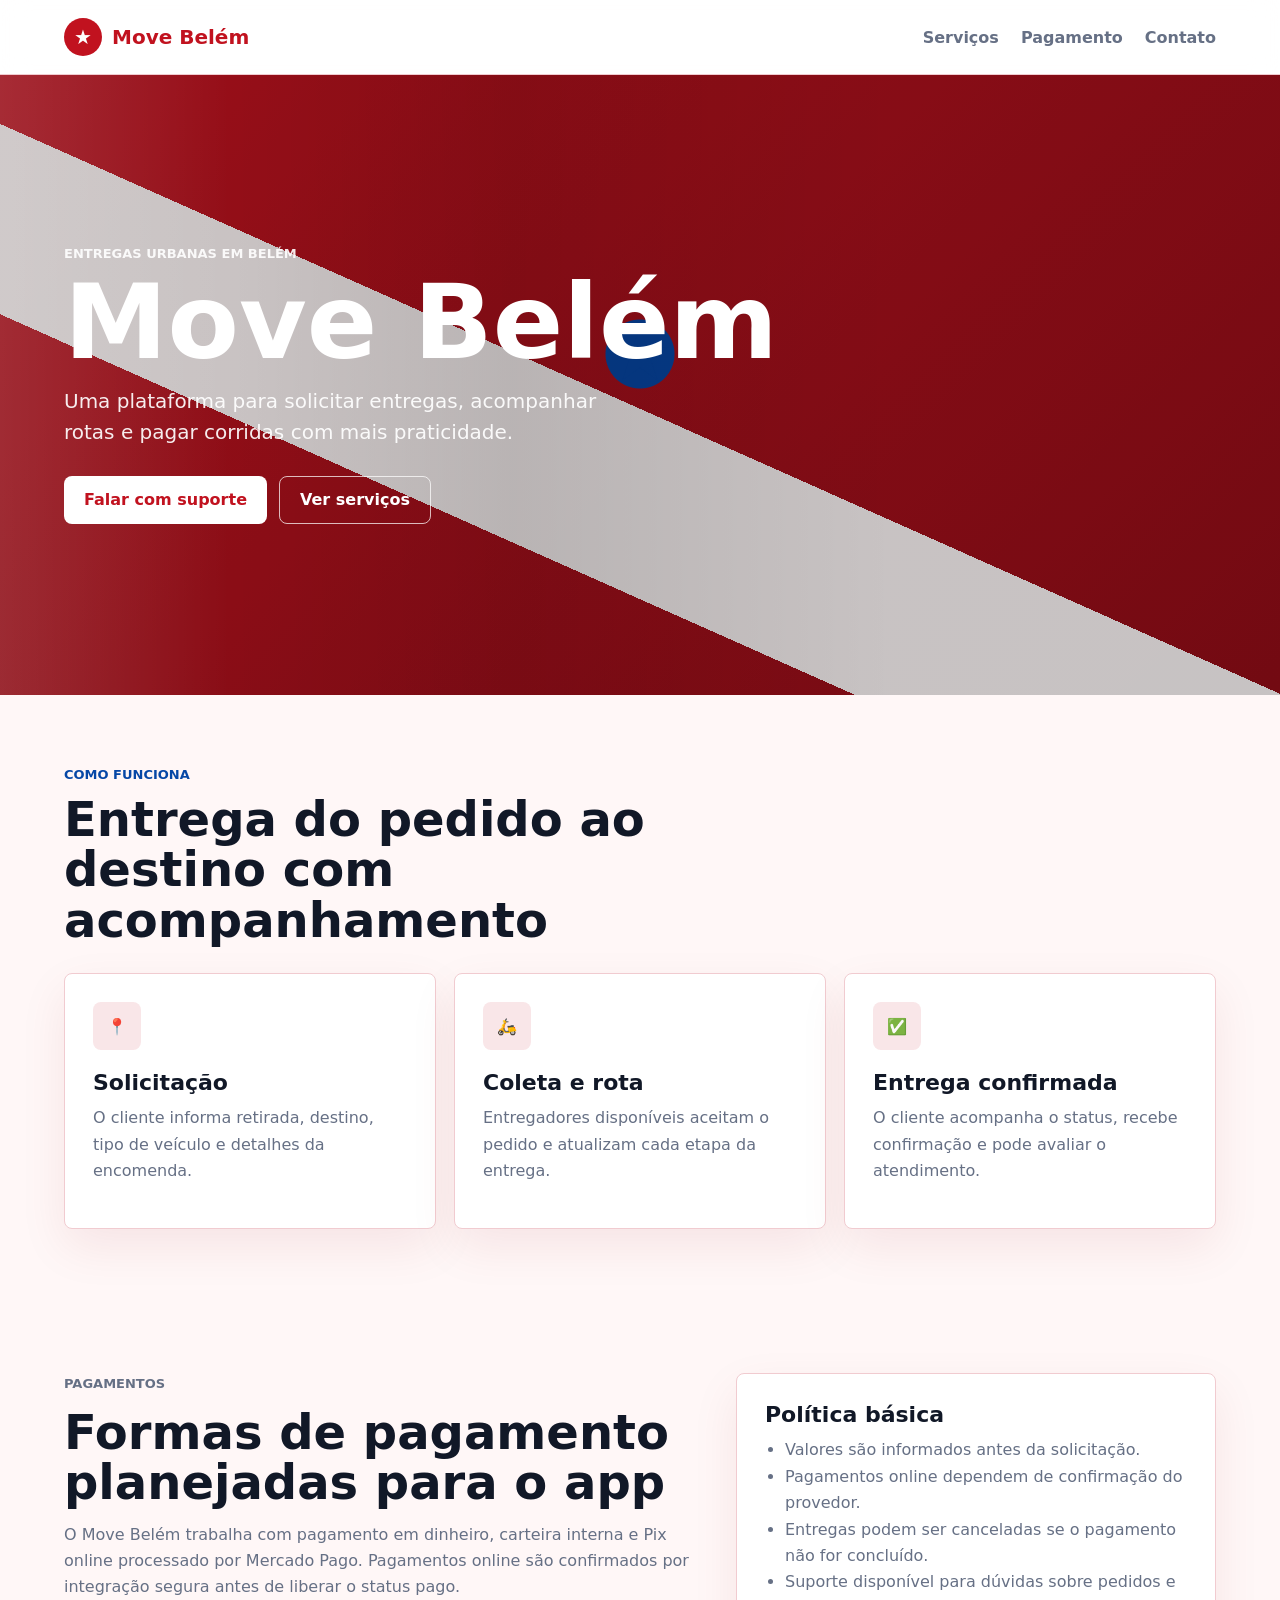
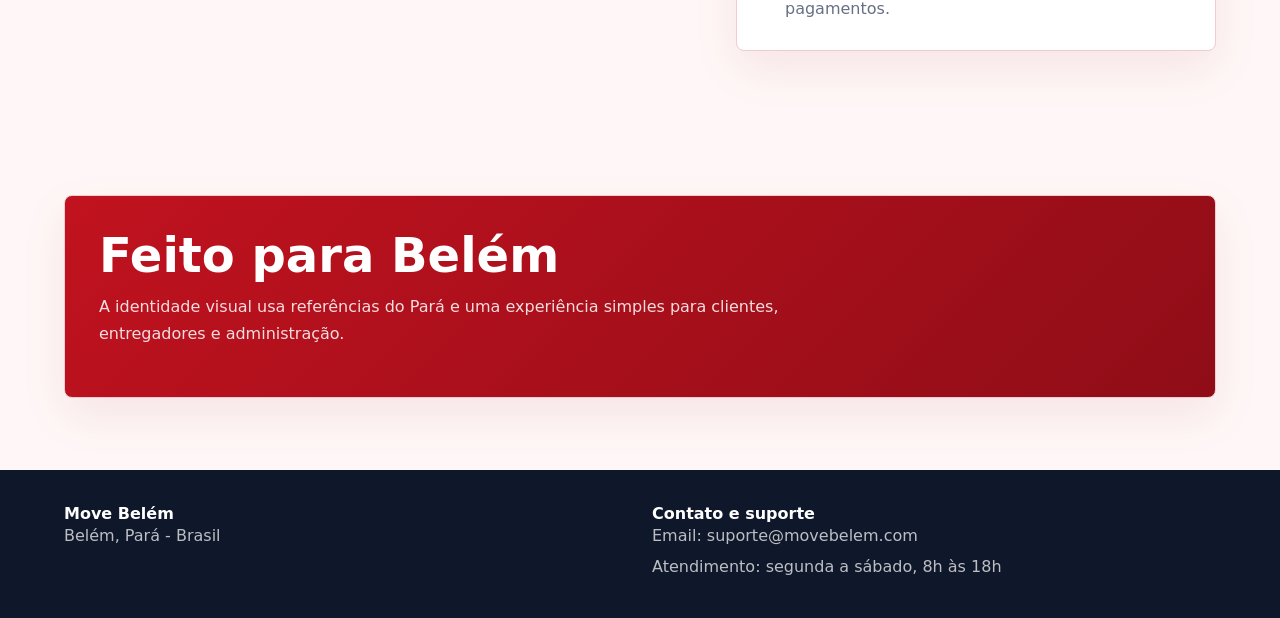
==== index.html @ 9bbf3b36 "Add Move Belem landing page" ====
<!doctype html>
<html lang="pt-BR">
  <head>
    <meta charset="utf-8" />
    <meta name="viewport" content="width=device-width, initial-scale=1" />
    <title>Move Belém | Entregas rápidas em Belém</title>
    <meta
      name="description"
      content="Move Belém conecta clientes e entregadores para entregas urbanas rápidas, rastreáveis e seguras em Belém."
    />
    <link rel="stylesheet" href="./styles.css" />
  </head>
  <body>
    <header class="topbar">
      <a class="brand" href="#inicio" aria-label="Move Belém">
        <span class="brand-mark">★</span>
        <span>Move Belém</span>
      </a>
      <nav class="nav" aria-label="Navegação principal">
        <a href="#servicos">Serviços</a>
        <a href="#pagamento">Pagamento</a>
        <a href="#contato">Contato</a>
      </nav>
    </header>

    <main>
      <section id="inicio" class="hero">
        <div class="hero-flag" aria-hidden="true">
          <span class="flag-star">★</span>
        </div>
        <div class="hero-content">
          <p class="eyebrow">Entregas urbanas em Belém</p>
          <h1>Move Belém</h1>
          <p class="lead">
            Uma plataforma para solicitar entregas, acompanhar rotas e pagar
            corridas com mais praticidade.
          </p>
          <div class="hero-actions">
            <a class="button primary" href="#contato">Falar com suporte</a>
            <a class="button secondary" href="#servicos">Ver serviços</a>
          </div>
        </div>
      </section>

      <section id="servicos" class="section">
        <div class="section-heading">
          <p class="eyebrow">Como funciona</p>
          <h2>Entrega do pedido ao destino com acompanhamento</h2>
        </div>
        <div class="grid three">
          <article class="card">
            <span class="icon">📍</span>
            <h3>Solicitação</h3>
            <p>
              O cliente informa retirada, destino, tipo de veículo e detalhes
              da encomenda.
            </p>
          </article>
          <article class="card">
            <span class="icon">🛵</span>
            <h3>Coleta e rota</h3>
            <p>
              Entregadores disponíveis aceitam o pedido e atualizam cada etapa
              da entrega.
            </p>
          </article>
          <article class="card">
            <span class="icon">✅</span>
            <h3>Entrega confirmada</h3>
            <p>
              O cliente acompanha o status, recebe confirmação e pode avaliar o
              atendimento.
            </p>
          </article>
        </div>
      </section>

      <section id="pagamento" class="section split">
        <div>
          <p class="eyebrow">Pagamentos</p>
          <h2>Formas de pagamento planejadas para o app</h2>
          <p>
            O Move Belém trabalha com pagamento em dinheiro, carteira interna e
            Pix online processado por Mercado Pago. Pagamentos online são
            confirmados por integração segura antes de liberar o status pago.
          </p>
        </div>
        <div class="panel">
          <h3>Política básica</h3>
          <ul>
            <li>Valores são informados antes da solicitação.</li>
            <li>Pagamentos online dependem de confirmação do provedor.</li>
            <li>Entregas podem ser canceladas se o pagamento não for concluído.</li>
            <li>Suporte disponível para dúvidas sobre pedidos e pagamentos.</li>
          </ul>
        </div>
      </section>

      <section class="section">
        <div class="notice">
          <h2>Feito para Belém</h2>
          <p>
            A identidade visual usa referências do Pará e uma experiência
            simples para clientes, entregadores e administração.
          </p>
        </div>
      </section>
    </main>

    <footer id="contato" class="footer">
      <div>
        <strong>Move Belém</strong>
        <p>Belém, Pará - Brasil</p>
      </div>
      <div>
        <strong>Contato e suporte</strong>
        <p>Email: suporte@movebelem.com</p>
        <p>Atendimento: segunda a sábado, 8h às 18h</p>
      </div>
    </footer>
  </body>
</html>
---- styles.css ----
:root {
  --red: #c1121f;
  --red-dark: #8f0d17;
  --blue: #0647a6;
  --ink: #111827;
  --muted: #667085;
  --line: #f1cbd0;
  --paper: #fff7f7;
  --white: #ffffff;
}

* {
  box-sizing: border-box;
}

html {
  scroll-behavior: smooth;
}

body {
  margin: 0;
  background: var(--paper);
  color: var(--ink);
  font-family:
    Inter, ui-sans-serif, system-ui, -apple-system, BlinkMacSystemFont, "Segoe UI",
    sans-serif;
}

a {
  color: inherit;
  text-decoration: none;
}

.topbar {
  position: sticky;
  top: 0;
  z-index: 10;
  display: flex;
  align-items: center;
  justify-content: space-between;
  gap: 24px;
  padding: 18px clamp(18px, 5vw, 72px);
  background: rgba(255, 255, 255, 0.9);
  border-bottom: 1px solid var(--line);
  backdrop-filter: blur(14px);
}

.brand,
.nav,
.hero-actions {
  display: flex;
  align-items: center;
}

.brand {
  gap: 10px;
  font-size: 20px;
  font-weight: 900;
  color: var(--red);
}

.brand-mark {
  display: grid;
  width: 38px;
  height: 38px;
  place-items: center;
  color: var(--white);
  background: var(--red);
  border-radius: 50%;
}

.nav {
  gap: 22px;
  color: var(--muted);
  font-weight: 700;
}

.nav a:hover {
  color: var(--red);
}

.hero {
  position: relative;
  min-height: 620px;
  display: grid;
  align-items: center;
  padding: 92px clamp(18px, 5vw, 72px);
  overflow: hidden;
  background: var(--red);
}

.hero-flag {
  position: absolute;
  inset: 0;
  background:
    linear-gradient(24deg, transparent 0 32%, rgba(255, 255, 255, 0.95) 32% 48%, transparent 48%),
    radial-gradient(circle at 50% 45%, var(--blue) 0 34px, transparent 35px),
    linear-gradient(135deg, var(--red), var(--red-dark));
}

.hero-flag::after {
  content: "";
  position: absolute;
  inset: 0;
  background:
    linear-gradient(90deg, rgba(255, 255, 255, 0.12), transparent 18%, rgba(0, 0, 0, 0.08) 40%, transparent 70%),
    rgba(0, 0, 0, 0.2);
}

.flag-star {
  position: absolute;
  left: 50%;
  top: 45%;
  translate: -50% -50%;
  color: var(--blue);
  font-size: 74px;
}

.hero-content {
  position: relative;
  z-index: 1;
  max-width: 720px;
  color: var(--white);
}

.eyebrow {
  margin: 0 0 12px;
  color: var(--blue);
  font-size: 13px;
  font-weight: 900;
  letter-spacing: 0;
  text-transform: uppercase;
}

.hero .eyebrow {
  color: rgba(255, 255, 255, 0.9);
}

h1,
h2,
h3,
p {
  margin-top: 0;
}

h1 {
  margin-bottom: 14px;
  font-size: clamp(48px, 10vw, 104px);
  line-height: 0.95;
  letter-spacing: 0;
}

h2 {
  margin-bottom: 14px;
  font-size: clamp(28px, 4vw, 48px);
  line-height: 1.05;
  letter-spacing: 0;
}

h3 {
  margin-bottom: 10px;
  font-size: 22px;
}

.lead {
  max-width: 580px;
  color: rgba(255, 255, 255, 0.92);
  font-size: 20px;
  line-height: 1.55;
}

.hero-actions {
  flex-wrap: wrap;
  gap: 12px;
  margin-top: 28px;
}

.button {
  min-height: 48px;
  display: inline-flex;
  align-items: center;
  justify-content: center;
  padding: 0 20px;
  border-radius: 8px;
  font-weight: 900;
}

.button.primary {
  color: var(--red);
  background: var(--white);
}

.button.secondary {
  color: var(--white);
  border: 1px solid rgba(255, 255, 255, 0.72);
}

.section {
  padding: 72px clamp(18px, 5vw, 72px);
}

.section-heading {
  max-width: 760px;
  margin-bottom: 28px;
}

.grid {
  display: grid;
  gap: 18px;
}

.grid.three {
  grid-template-columns: repeat(3, minmax(0, 1fr));
}

.card,
.panel,
.notice {
  background: var(--white);
  border: 1px solid var(--line);
  border-radius: 8px;
  box-shadow: 0 18px 48px rgba(143, 13, 23, 0.08);
}

.card {
  padding: 28px;
}

.icon {
  display: inline-grid;
  width: 48px;
  height: 48px;
  place-items: center;
  margin-bottom: 20px;
  background: rgba(193, 18, 31, 0.1);
  border-radius: 8px;
}

.card p,
.split p,
.notice p,
.footer p,
li {
  color: var(--muted);
  line-height: 1.65;
}

.split {
  display: grid;
  grid-template-columns: minmax(0, 1fr) minmax(320px, 480px);
  gap: 28px;
  align-items: start;
}

.panel {
  padding: 28px;
}

.panel ul {
  margin: 0;
  padding-left: 20px;
}

.notice {
  padding: 34px;
  color: var(--white);
  background: linear-gradient(135deg, var(--red), var(--red-dark));
}

.notice p {
  max-width: 720px;
  color: rgba(255, 255, 255, 0.86);
}

.footer {
  display: grid;
  grid-template-columns: 1fr 1fr;
  gap: 24px;
  padding: 34px clamp(18px, 5vw, 72px);
  background: #0f172a;
  color: var(--white);
}

.footer p {
  margin-bottom: 4px;
  color: rgba(255, 255, 255, 0.72);
}

@media (max-width: 820px) {
  .topbar,
  .footer,
  .split,
  .grid.three {
    grid-template-columns: 1fr;
  }

  .topbar {
    align-items: flex-start;
  }

  .nav {
    flex-wrap: wrap;
  }

  .hero {
    min-height: 560px;
  }

  .grid.three {
    display: grid;
  }
}
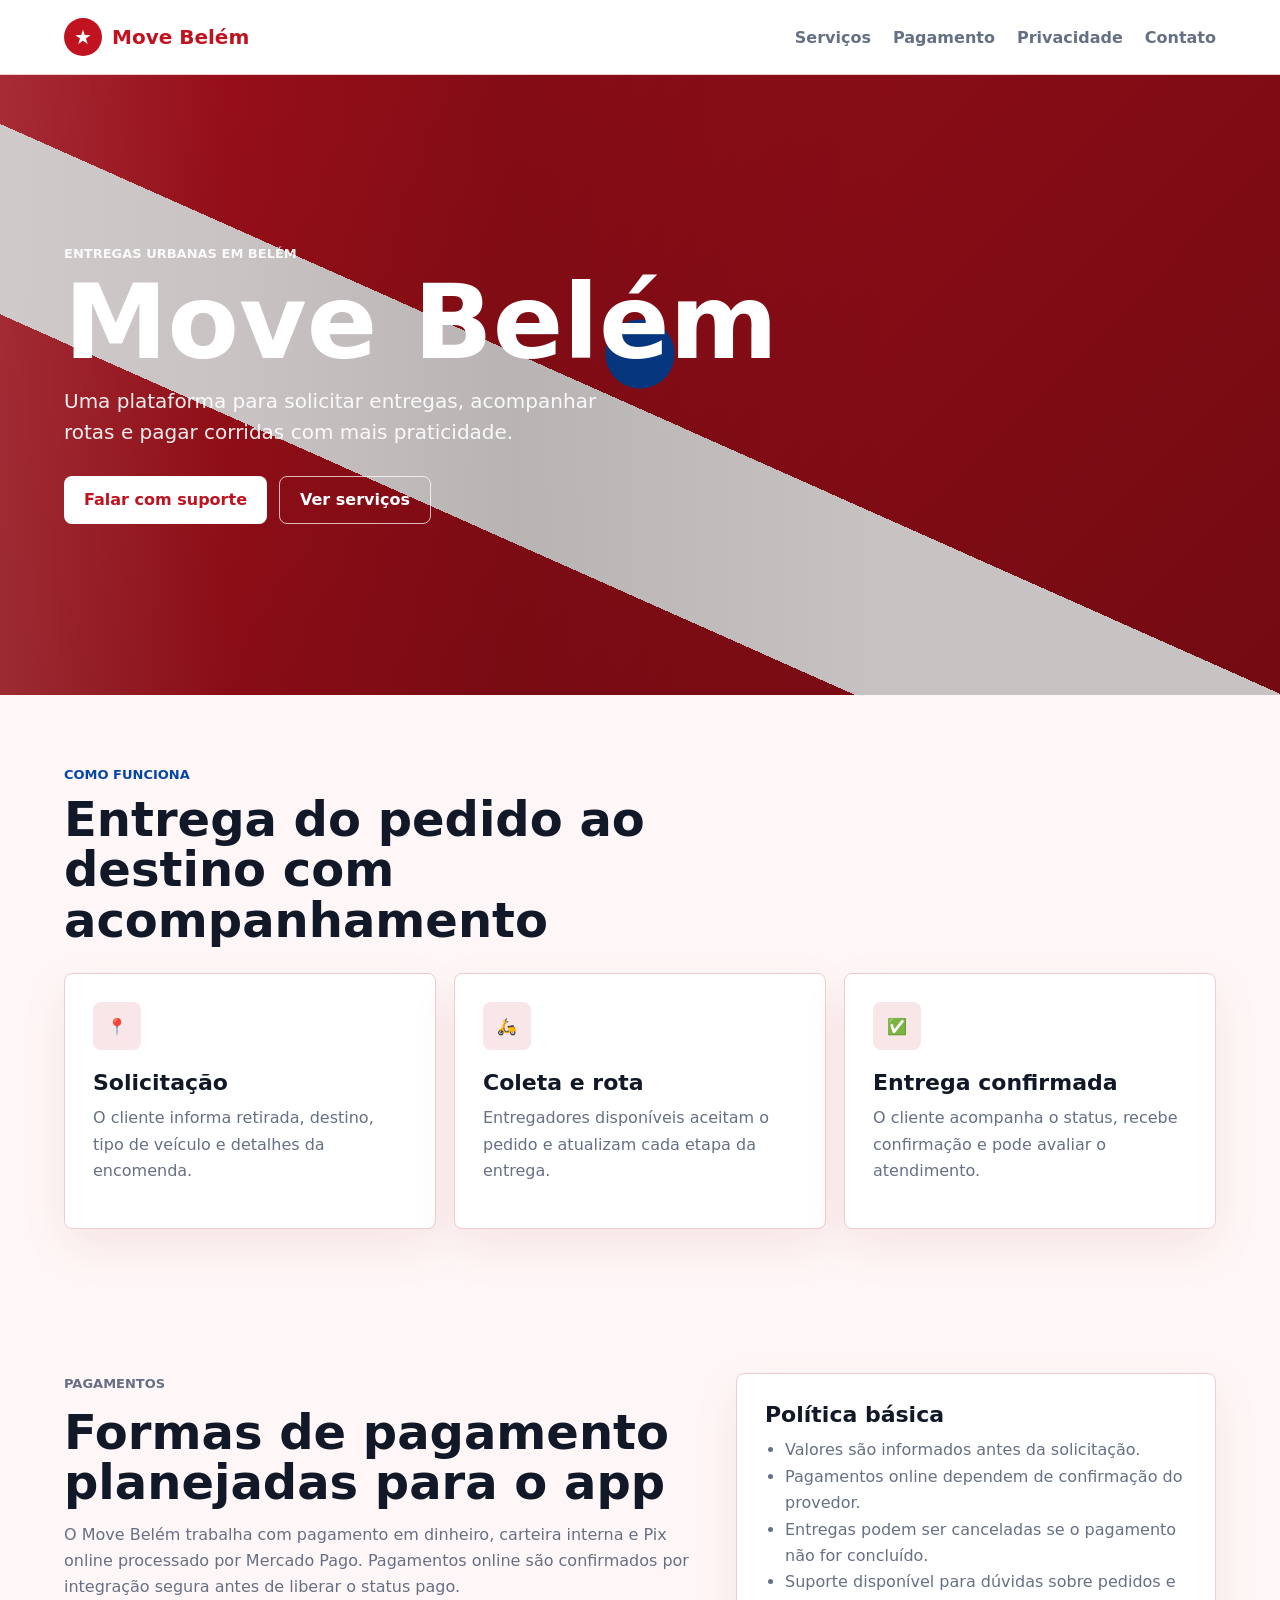
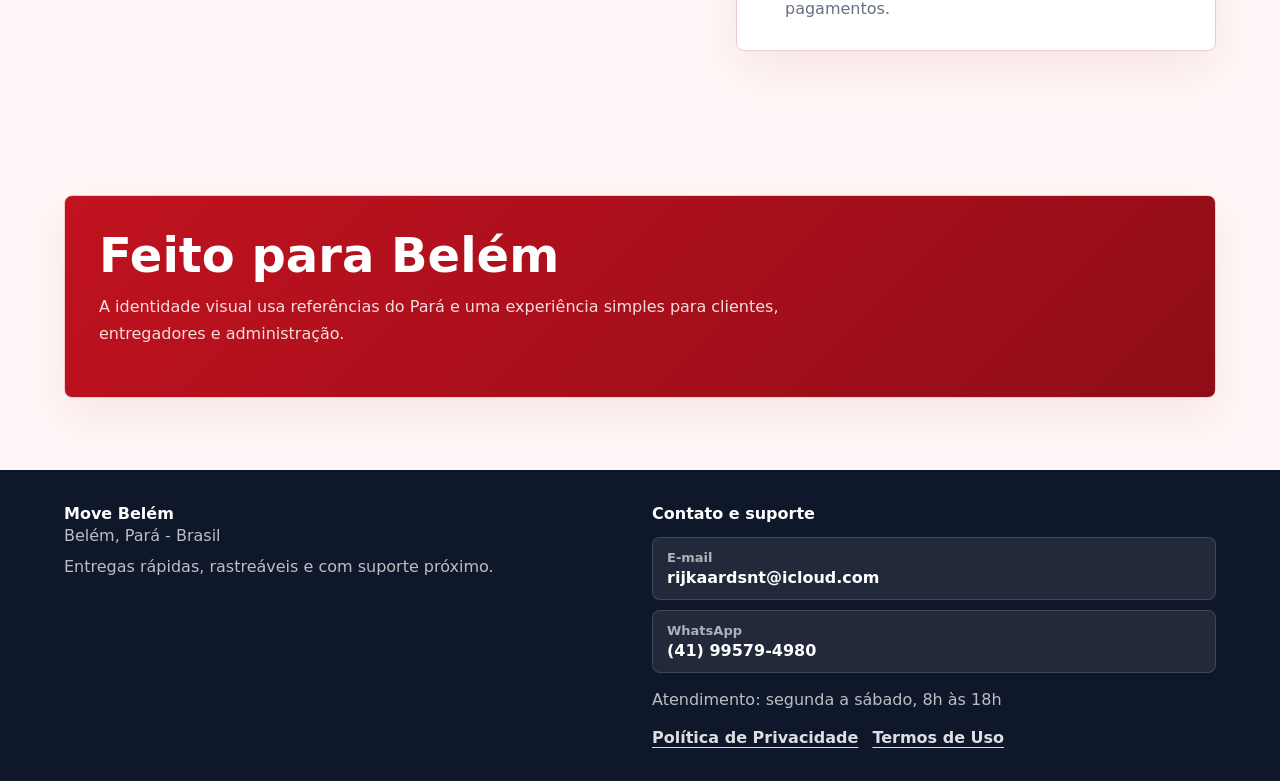
==== commit ff2165b5: "Add legal pages and support links" ====
--- a/index.html
+++ b/index.html
@@ -19,6 +19,7 @@
       <nav class="nav" aria-label="Navegação principal">
         <a href="#servicos">Serviços</a>
         <a href="#pagamento">Pagamento</a>
+        <a href="./privacidade.html">Privacidade</a>
         <a href="#contato">Contato</a>
       </nav>
     </header>
@@ -111,11 +112,30 @@
       <div>
         <strong>Move Belém</strong>
         <p>Belém, Pará - Brasil</p>
+        <p>Entregas rápidas, rastreáveis e com suporte próximo.</p>
       </div>
       <div>
         <strong>Contato e suporte</strong>
-        <p>Email: suporte@movebelem.com</p>
+        <div class="contact-grid">
+          <a class="contact-link" href="mailto:rijkaardsnt@icloud.com">
+            <span>E-mail</span>
+            <strong>rijkaardsnt@icloud.com</strong>
+          </a>
+          <a
+            class="contact-link"
+            href="https://wa.me/5541995794980?text=Ol%C3%A1%2C%20preciso%20de%20suporte%20no%20Move%20Bel%C3%A9m."
+            target="_blank"
+            rel="noopener"
+          >
+            <span>WhatsApp</span>
+            <strong>(41) 99579-4980</strong>
+          </a>
+        </div>
         <p>Atendimento: segunda a sábado, 8h às 18h</p>
+        <div class="legal-links">
+          <a href="./privacidade.html">Política de Privacidade</a>
+          <a href="./termos.html">Termos de Uso</a>
+        </div>
       </div>
     </footer>
   </body>
--- a/styles.css
+++ b/styles.css
@@ -286,6 +286,90 @@
   color: rgba(255, 255, 255, 0.72);
 }
 
+.contact-grid {
+  display: grid;
+  gap: 10px;
+  margin: 14px 0;
+}
+
+.contact-link {
+  display: grid;
+  gap: 3px;
+  padding: 12px 14px;
+  background: rgba(255, 255, 255, 0.08);
+  border: 1px solid rgba(255, 255, 255, 0.14);
+  border-radius: 8px;
+}
+
+.contact-link span {
+  color: rgba(255, 255, 255, 0.64);
+  font-size: 13px;
+  font-weight: 800;
+}
+
+.contact-link strong {
+  color: var(--white);
+}
+
+.contact-link:not(.disabled):hover {
+  border-color: rgba(255, 255, 255, 0.36);
+  background: rgba(255, 255, 255, 0.12);
+}
+
+.contact-link.disabled {
+  opacity: 0.72;
+}
+
+.legal-links {
+  display: flex;
+  flex-wrap: wrap;
+  gap: 14px;
+  margin-top: 14px;
+}
+
+.legal-links a {
+  color: rgba(255, 255, 255, 0.86);
+  font-weight: 800;
+  text-decoration: underline;
+  text-underline-offset: 4px;
+}
+
+.legal-page {
+  padding: 48px clamp(18px, 5vw, 72px) 72px;
+}
+
+.legal-document {
+  max-width: 920px;
+  margin: 0 auto;
+  padding: clamp(24px, 4vw, 52px);
+  background: var(--white);
+  border: 1px solid var(--line);
+  border-radius: 8px;
+  box-shadow: 0 18px 48px rgba(143, 13, 23, 0.08);
+}
+
+.legal-document h1 {
+  color: var(--red);
+  font-size: clamp(38px, 7vw, 72px);
+}
+
+.legal-document h2 {
+  margin-top: 34px;
+  font-size: clamp(23px, 3vw, 34px);
+}
+
+.legal-document p {
+  color: var(--muted);
+  line-height: 1.75;
+}
+
+.legal-document a {
+  color: var(--red);
+  font-weight: 800;
+  text-decoration: underline;
+  text-underline-offset: 3px;
+}
+
 @media (max-width: 820px) {
   .topbar,
   .footer,
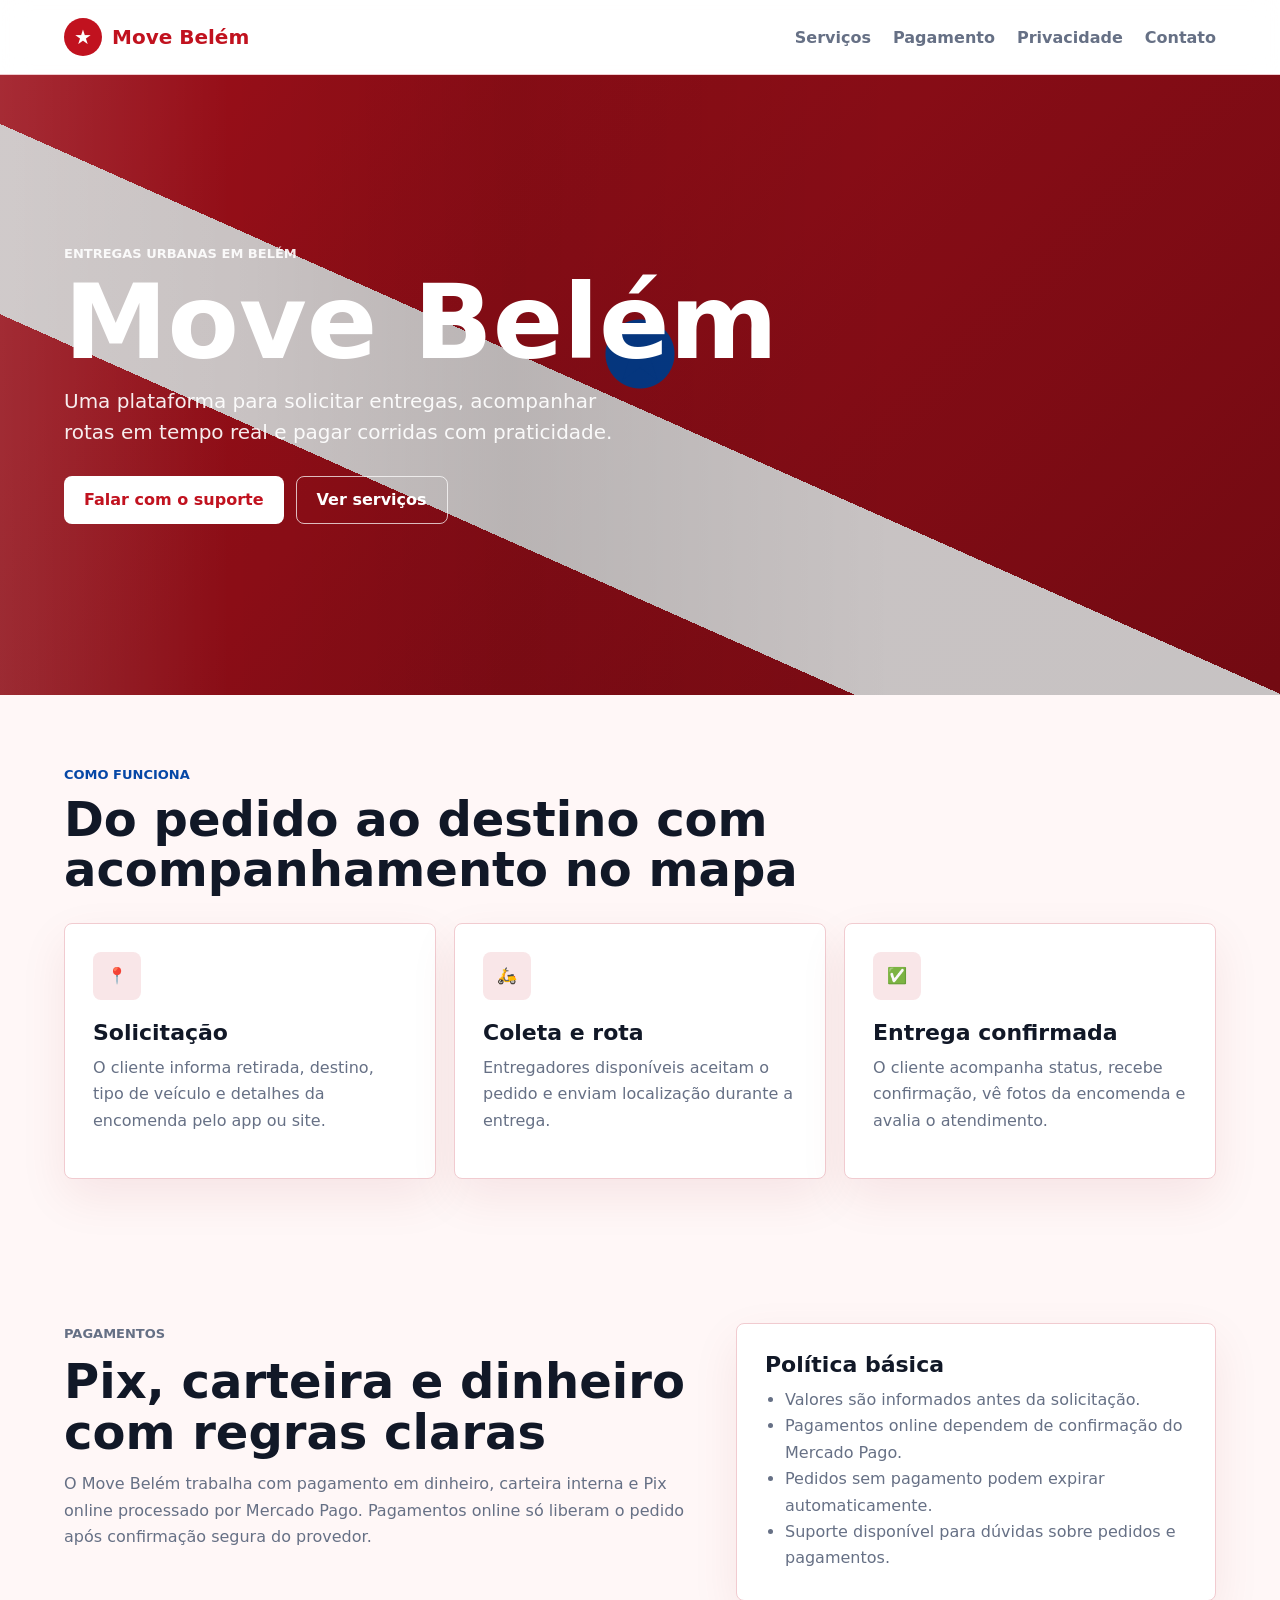
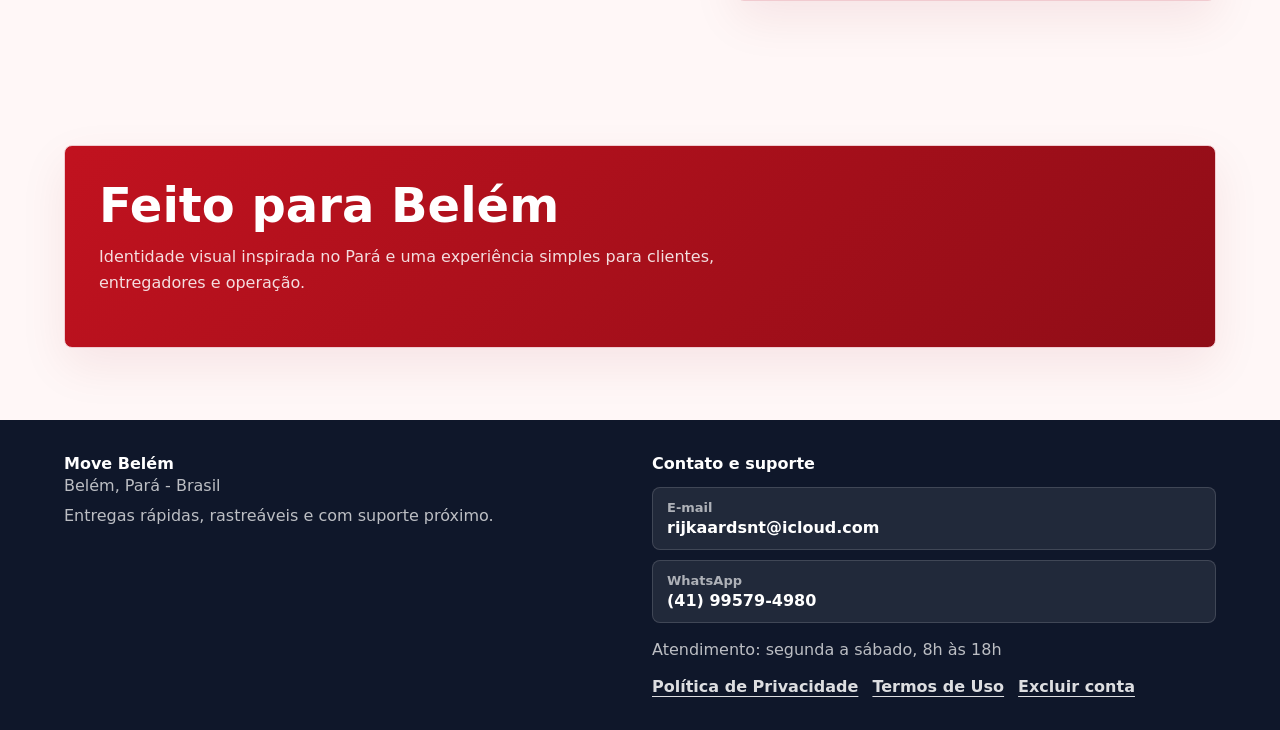
==== commit e684caed: "Add account deletion and update legal pages" ====
--- a/index.html
+++ b/index.html
@@ -8,6 +8,12 @@
       name="description"
       content="Move Belém conecta clientes e entregadores para entregas urbanas rápidas, rastreáveis e seguras em Belém."
     />
+    <meta property="og:title" content="Move Belém" />
+    <meta
+      property="og:description"
+      content="Solicite entregas, acompanhe no mapa e pague com Pix pelo app."
+    />
+    <meta property="og:type" content="website" />
     <link rel="stylesheet" href="./styles.css" />
   </head>
   <body>
@@ -33,11 +39,11 @@
           <p class="eyebrow">Entregas urbanas em Belém</p>
           <h1>Move Belém</h1>
           <p class="lead">
-            Uma plataforma para solicitar entregas, acompanhar rotas e pagar
-            corridas com mais praticidade.
+            Uma plataforma para solicitar entregas, acompanhar rotas em tempo
+            real e pagar corridas com praticidade.
           </p>
           <div class="hero-actions">
-            <a class="button primary" href="#contato">Falar com suporte</a>
+            <a class="button primary" href="#contato">Falar com o suporte</a>
             <a class="button secondary" href="#servicos">Ver serviços</a>
           </div>
         </div>
@@ -46,7 +52,7 @@
       <section id="servicos" class="section">
         <div class="section-heading">
           <p class="eyebrow">Como funciona</p>
-          <h2>Entrega do pedido ao destino com acompanhamento</h2>
+          <h2>Do pedido ao destino com acompanhamento no mapa</h2>
         </div>
         <div class="grid three">
           <article class="card">
@@ -54,23 +60,23 @@
             <h3>Solicitação</h3>
             <p>
               O cliente informa retirada, destino, tipo de veículo e detalhes
-              da encomenda.
+              da encomenda pelo app ou site.
             </p>
           </article>
           <article class="card">
             <span class="icon">🛵</span>
             <h3>Coleta e rota</h3>
             <p>
-              Entregadores disponíveis aceitam o pedido e atualizam cada etapa
-              da entrega.
+              Entregadores disponíveis aceitam o pedido e enviam localização
+              durante a entrega.
             </p>
           </article>
           <article class="card">
             <span class="icon">✅</span>
             <h3>Entrega confirmada</h3>
             <p>
-              O cliente acompanha o status, recebe confirmação e pode avaliar o
-              atendimento.
+              O cliente acompanha status, recebe confirmação, vê fotos da
+              encomenda e avalia o atendimento.
             </p>
           </article>
         </div>
@@ -79,19 +85,19 @@
       <section id="pagamento" class="section split">
         <div>
           <p class="eyebrow">Pagamentos</p>
-          <h2>Formas de pagamento planejadas para o app</h2>
+          <h2>Pix, carteira e dinheiro com regras claras</h2>
           <p>
             O Move Belém trabalha com pagamento em dinheiro, carteira interna e
-            Pix online processado por Mercado Pago. Pagamentos online são
-            confirmados por integração segura antes de liberar o status pago.
+            Pix online processado por Mercado Pago. Pagamentos online só liberam
+            o pedido após confirmação segura do provedor.
           </p>
         </div>
         <div class="panel">
           <h3>Política básica</h3>
           <ul>
             <li>Valores são informados antes da solicitação.</li>
-            <li>Pagamentos online dependem de confirmação do provedor.</li>
-            <li>Entregas podem ser canceladas se o pagamento não for concluído.</li>
+            <li>Pagamentos online dependem de confirmação do Mercado Pago.</li>
+            <li>Pedidos sem pagamento podem expirar automaticamente.</li>
             <li>Suporte disponível para dúvidas sobre pedidos e pagamentos.</li>
           </ul>
         </div>
@@ -101,8 +107,8 @@
         <div class="notice">
           <h2>Feito para Belém</h2>
           <p>
-            A identidade visual usa referências do Pará e uma experiência
-            simples para clientes, entregadores e administração.
+            Identidade visual inspirada no Pará e uma experiência simples para
+            clientes, entregadores e operação.
           </p>
         </div>
       </section>
@@ -123,7 +129,7 @@
           </a>
           <a
             class="contact-link"
-            href="https://wa.me/5541995794980?text=Ol%C3%A1%2C%20preciso%20de%20suporte%20no%20Move%20Bel%C3%A9m."
+            href="https://wa.me/5541995794980?text=Ola%2C%20preciso%20de%20suporte%20no%20Move%20Belem."
             target="_blank"
             rel="noopener"
           >
@@ -135,6 +141,7 @@
         <div class="legal-links">
           <a href="./privacidade.html">Política de Privacidade</a>
           <a href="./termos.html">Termos de Uso</a>
+          <a href="./exclusao-de-conta.html">Excluir conta</a>
         </div>
       </div>
     </footer>
